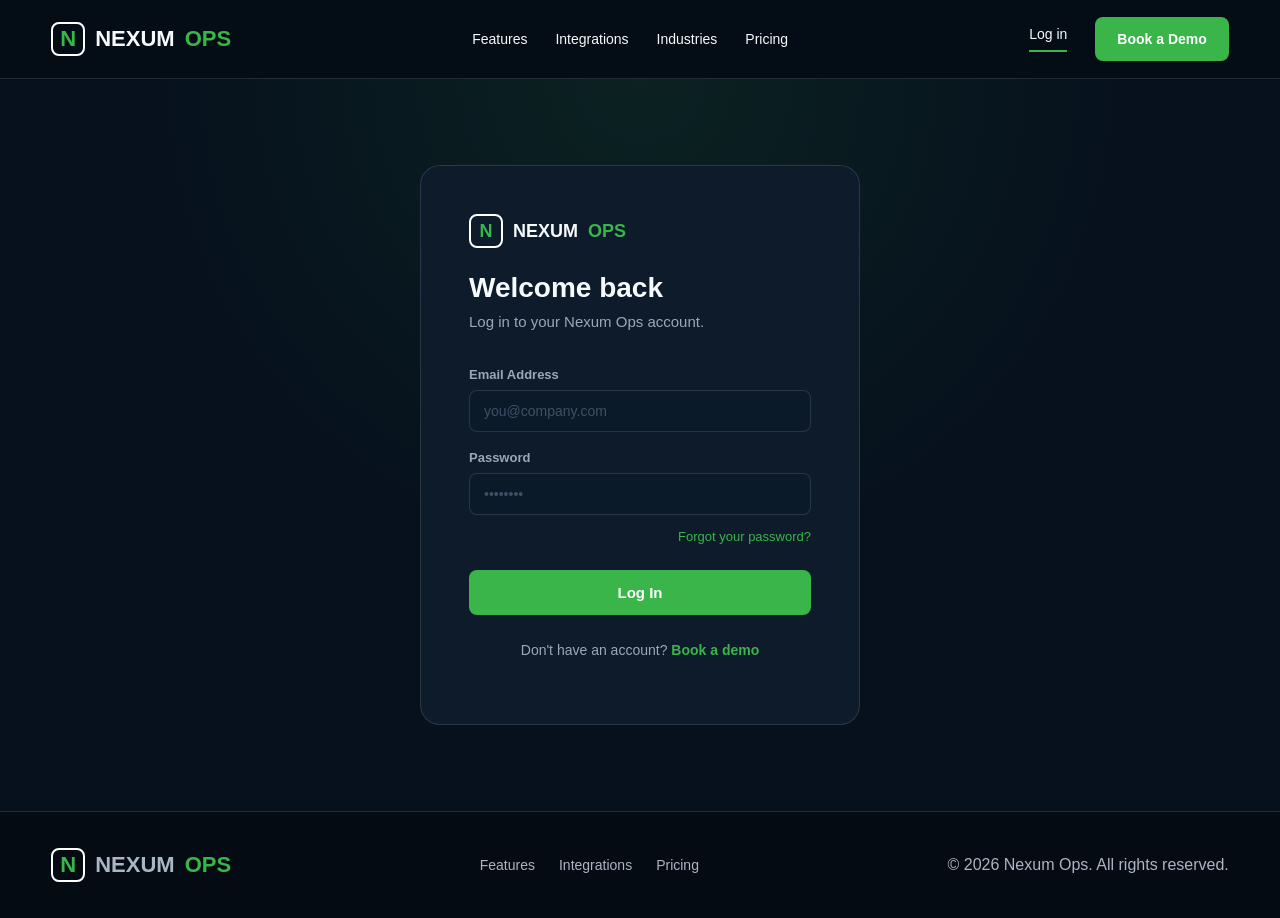
==== login.html @ 3beef0e2 "first commit" ====
<!DOCTYPE html>
<html>
<head>
  <meta charset="UTF-8">
  <meta name="viewport" content="width=device-width, initial-scale=1">
  <title>Log In — Nexum Ops</title>
  <link rel="stylesheet" href="style.css">
</head>
<body>

<header class="nav">
  <div class="container nav-inner">
    <a class="logo" href="index.html"><div class="logo-mark">N</div>NEXUM <span>OPS</span></a>
    <nav class="nav-links">
      <a href="index.html#features">Features</a>
      <a href="index.html#integrations">Integrations</a>
      <a href="index.html#industries">Industries</a>
      <a href="index.html#pricing">Pricing</a>
    </nav>
    <div class="nav-links">
      <a class="active" href="login.html">Log in</a>
      <a class="btn" href="index.html#demo">Book a Demo</a>
    </div>
  </div>
</header>

<div class="login-page">
  <div class="login-card">
    <div class="login-logo">
      <div class="logo-mark">N</div>NEXUM <span>OPS</span>
    </div>
    <h2>Welcome back</h2>
    <p class="subtitle">Log in to your Nexum Ops account.</p>
    <form class="login-form" onsubmit="return false;">
      <div class="form-group">
        <label>Email Address</label>
        <input type="email" placeholder="you@company.com" autocomplete="email">
      </div>
      <div class="form-group">
        <label>Password</label>
        <input type="password" placeholder="••••••••" autocomplete="current-password">
      </div>
      <a class="forgot-link" href="#">Forgot your password?</a>
      <button class="btn" type="submit" style="width:100%;justify-content:center;border:none;cursor:pointer;font-size:15px;margin-top:8px">Log In</button>
    </form>
    <p class="login-footer-text">Don't have an account? <a href="index.html#demo">Book a demo</a></p>
  </div>
</div>

<footer class="footer">
  <div class="container footer-inner">
    <a class="logo" href="index.html"><div class="logo-mark">N</div>NEXUM <span>OPS</span></a>
    <div class="footer-links">
      <a href="index.html#features">Features</a>
      <a href="index.html#integrations">Integrations</a>
      <a href="index.html#pricing">Pricing</a>
    </div>
    <div>© 2026 Nexum Ops. All rights reserved.</div>
  </div>
</footer>

</body>
</html>
---- style.css ----
:root {
  --bg: #06111d;
  --bg2: #081827;
  --panel: #0d1b2a;
  --text: #f7fafc;
  --muted: #9aa8b8;
  --green: #39b54a;
  --line: rgba(255,255,255,.12);
}

* { box-sizing: border-box; }

body {
  margin: 0;
  font-family: Inter, Arial, sans-serif;
  background: var(--bg);
  color: var(--text);
}

a {
  color: inherit;
  text-decoration: none;
}

.container {
  width: min(1180px, 92%);
  margin: 0 auto;
}

.nav {
  background: rgba(5,12,22,.94);
  border-bottom: 1px solid var(--line);
}

.nav-inner {
  height: 78px;
  display: flex;
  align-items: center;
  justify-content: space-between;
}

.logo {
  font-weight: 800;
  font-size: 22px;
  display: flex;
  gap: 10px;
  align-items: center;
}

.logo span { color: var(--green); }

.logo-mark {
  width: 34px;
  height: 34px;
  border: 2px solid white;
  border-radius: 8px;
  display: grid;
  place-items: center;
  color: var(--green);
}

.nav-links {
  display: flex;
  gap: 28px;
  align-items: center;
  font-size: 14px;
}

.nav-links .active {
  border-bottom: 2px solid var(--green);
  padding-bottom: 8px;
}

.btn {
  display: inline-flex;
  padding: 14px 22px;
  border-radius: 8px;
  background: var(--green);
  color: white;
  font-weight: 700;
}

.btn.secondary {
  background: transparent;
  border: 1px solid var(--line);
}

.hero {
  padding: 72px 0 80px;
  background:
    radial-gradient(circle at 75% 20%, rgba(57,181,74,.16), transparent 30%),
    linear-gradient(135deg, #06111d, #081827 55%, #030811);
}

.hero-grid {
  display: grid;
  grid-template-columns: 1fr 1.18fr;
  gap: 60px;
  align-items: center;
}

.eyebrow {
  color: #52c463;
  font-weight: 800;
  text-transform: uppercase;
  letter-spacing: .12em;
  font-size: 13px;
}

h1 {
  font-size: 58px;
  line-height: 1.08;
  margin: 22px 0;
}

h2 {
  font-size: 36px;
  color: #0b1320;
}

p {
  color: var(--muted);
  line-height: 1.65;
}

.hero p {
  color: #d4dee9;
  max-width: 550px;
}

.hero-actions {
  display: flex;
  gap: 16px;
  margin: 34px 0;
}

.benefits {
  display: grid;
  grid-template-columns: repeat(3, 1fr);
  gap: 22px;
}

.icon {
  color: var(--green);
  font-size: 28px;
  margin-bottom: 12px;
}

.mockup {
  background: #07121f;
  border: 1px solid var(--line);
  border-radius: 24px;
  padding: 18px;
  box-shadow: 0 30px 90px rgba(0,0,0,.45);
}

.screen {
  background: #0b1726;
  border-radius: 14px;
  padding: 22px;
}

.dash-grid {
  display: grid;
  grid-template-columns: repeat(4, 1fr);
  gap: 14px;
}

.stat {
  background: #111f31;
  border: 1px solid var(--line);
  border-radius: 10px;
  padding: 16px;
}

.stat b {
  display: block;
  font-size: 28px;
  margin-top: 8px;
}

.map-grid {
  display: grid;
  grid-template-columns: repeat(8, 1fr);
  gap: 8px;
}

.unit {
  height: 42px;
  border-radius: 6px;
  display: grid;
  place-items: center;
  font-weight: 700;
  font-size: 12px;
}

.green { background: #2e9f44; }
.red { background: #c94a4a; }
.grey { background: #525b66; }

.trust,
.white-section {
  background: white;
  color: #0b1320;
}

.trust {
  padding: 28px 0;
}

.trust-box {
  border: 1px solid #e6e9ee;
  border-radius: 12px;
  padding: 22px;
  display: flex;
  align-items: center;
  justify-content: space-around;
  color: #27313d;
  font-weight: 800;
  font-size: 24px;
}

.trust small {
  font-size: 14px;
  color: #667085;
}

.white-section {
  padding: 70px 0;
}

.center { text-align: center; }

.cards {
  display: grid;
  grid-template-columns: repeat(5, 1fr);
  gap: 18px;
  margin-top: 44px;
}

.card {
  background: white;
  border: 1px solid #e8ecf1;
  border-radius: 14px;
  padding: 28px;
  box-shadow: 0 12px 32px rgba(15,23,42,.05);
}

.card p {
  color: #667085;
  font-size: 14px;
}

.dark-band {
  background: #07111d;
  color: white;
  padding: 80px 0;
}

.integrations-header {
  text-align: center;
  max-width: 580px;
  margin: 0 auto 52px;
}

.integration-cards {
  display: grid;
  grid-template-columns: repeat(5, 1fr);
  gap: 16px;
}

.integration-card {
  background: var(--panel);
  border: 1px solid var(--line);
  border-radius: 16px;
  padding: 36px 20px 32px;
  text-align: center;
  transition: transform .2s, border-color .2s;
}

.integration-card:hover {
  transform: translateY(-4px);
  border-color: rgba(57,181,74,.35);
}

.integration-more {
  border-style: dashed;
  opacity: .6;
}

.int-icon {
  width: 54px;
  height: 54px;
  border-radius: 14px;
  display: flex;
  align-items: center;
  justify-content: center;
  font-size: 22px;
  font-weight: 800;
  color: white;
  margin: 0 auto 18px;
}

.int-name {
  font-weight: 700;
  font-size: 15px;
  color: var(--text);
  margin-bottom: 6px;
}

.int-cat {
  font-size: 11px;
  color: var(--muted);
  text-transform: uppercase;
  letter-spacing: .1em;
}

.footer {
  background: #050b12;
  border-top: 1px solid var(--line);
  padding: 36px 0;
  color: #aab6c5;
}

.footer-inner {
  display: flex;
  align-items: center;
  justify-content: space-between;
}

@media (max-width: 900px) {
  .nav-links { display: none; }

  .hero-grid {
    grid-template-columns: 1fr;
  }

  h1 { font-size: 42px; }

  .cards {
    grid-template-columns: 1fr 1fr;
  }

  .integration-cards {
    grid-template-columns: 1fr 1fr;
  }
}

@media (max-width: 600px) {
  .cards,
  .benefits,
  .dash-grid {
    grid-template-columns: 1fr;
  }

  .hero-actions {
    flex-direction: column;
  }
}

/* ─── Global interactive states ─────────────────────── */
html { scroll-behavior: smooth; }

.nav-links a {
  cursor: pointer;
  transition: color .2s;
}

.nav-links a:hover { color: var(--green); }

.btn {
  transition: opacity .2s;
  cursor: pointer;
}

.btn:hover { opacity: .85; }

/* ─── Industries ─────────────────────────────────────── */
.industry-grid {
  display: grid;
  grid-template-columns: repeat(4, 1fr);
  gap: 20px;
  margin-top: 44px;
  text-align: left;
}

.industry-card {
  background: white;
  border: 1px solid #e8ecf1;
  border-radius: 14px;
  padding: 32px 24px;
  box-shadow: 0 8px 24px rgba(15,23,42,.06);
  transition: transform .2s;
}

.industry-card:hover { transform: translateY(-3px); }

.industry-card .icon {
  font-size: 32px;
  margin-bottom: 14px;
}

.industry-card h3 {
  color: #0b1320;
  margin: 0 0 10px;
  font-size: 17px;
}

.industry-card p {
  font-size: 14px;
  color: #667085;
  margin: 0;
}

/* ─── Pricing ────────────────────────────────────────── */
.pricing-section {
  background: var(--bg2);
  padding: 80px 0;
}

.pricing-grid {
  display: grid;
  grid-template-columns: repeat(3, 1fr);
  gap: 24px;
  margin-top: 48px;
  text-align: left;
}

.pricing-card {
  background: var(--panel);
  border: 1px solid var(--line);
  border-radius: 18px;
  padding: 36px;
  position: relative;
  display: flex;
  flex-direction: column;
  transition: transform .2s;
}

.pricing-card:hover { transform: translateY(-3px); }

.pricing-card.featured {
  border-color: var(--green);
  background: #0b1f31;
}

.badge {
  position: absolute;
  top: -14px;
  left: 50%;
  transform: translateX(-50%);
  background: var(--green);
  color: white;
  font-size: 12px;
  font-weight: 700;
  padding: 4px 16px;
  border-radius: 100px;
  white-space: nowrap;
}

.plan-name {
  font-size: 13px;
  font-weight: 700;
  color: var(--muted);
  text-transform: uppercase;
  letter-spacing: .1em;
  margin-bottom: 16px;
}

.price {
  font-size: 46px;
  font-weight: 800;
  line-height: 1;
  margin-bottom: 8px;
  color: var(--text);
}

.price span {
  font-size: 18px;
  font-weight: 400;
  color: var(--muted);
}

.plan-desc {
  color: var(--muted);
  font-size: 14px;
  margin-bottom: 24px;
  padding-bottom: 24px;
  border-bottom: 1px solid var(--line);
}

.plan-features {
  list-style: none;
  padding: 0;
  margin: 0 0 32px;
  display: flex;
  flex-direction: column;
  gap: 12px;
  flex: 1;
}

.plan-features li {
  font-size: 14px;
  color: #c8d6e4;
  padding-left: 14px;
  position: relative;
}

.plan-features li::before {
  content: '';
  position: absolute;
  left: 0;
  top: 8px;
  width: 5px;
  height: 5px;
  background: var(--green);
  border-radius: 50%;
}

/* ─── Demo / Contact ─────────────────────────────────── */
.demo-section {
  background: #050e18;
  padding: 88px 0;
}

.demo-grid {
  display: grid;
  grid-template-columns: 1fr 1.25fr;
  gap: 72px;
  align-items: start;
}

.demo-benefits {
  margin-top: 28px;
  display: flex;
  flex-direction: column;
  gap: 12px;
  color: #c8d6e4;
  font-size: 15px;
}

.demo-form {
  background: var(--panel);
  border: 1px solid var(--line);
  border-radius: 20px;
  padding: 40px;
  display: flex;
  flex-direction: column;
  gap: 18px;
}

.form-row {
  display: grid;
  grid-template-columns: 1fr 1fr;
  gap: 16px;
}

.form-group {
  display: flex;
  flex-direction: column;
  gap: 8px;
}

.form-group label {
  font-size: 13px;
  font-weight: 600;
  color: var(--muted);
}

.form-group input,
.form-group textarea {
  background: #0b1a28;
  border: 1px solid var(--line);
  border-radius: 8px;
  padding: 12px 14px;
  color: var(--text);
  font-size: 14px;
  font-family: inherit;
  outline: none;
  transition: border-color .2s;
}

.form-group input:focus,
.form-group textarea:focus { border-color: var(--green); }

.form-group input::placeholder,
.form-group textarea::placeholder { color: #3e5064; }

/* ─── Footer links ───────────────────────────────────── */
.footer-links {
  display: flex;
  gap: 24px;
  font-size: 14px;
  color: #aab6c5;
}

.footer-links a:hover { color: var(--green); }

/* ─── Login page ─────────────────────────────────────── */
.login-page {
  min-height: calc(100vh - 79px - 89px);
  display: flex;
  align-items: center;
  justify-content: center;
  padding: 48px 20px;
  background:
    radial-gradient(circle at 50% 0%, rgba(57,181,74,.1), transparent 50%),
    var(--bg);
}

.login-card {
  background: var(--panel);
  border: 1px solid var(--line);
  border-radius: 20px;
  padding: 48px;
  width: 100%;
  max-width: 440px;
}

.login-logo {
  display: flex;
  align-items: center;
  gap: 10px;
  font-weight: 800;
  font-size: 18px;
  margin-bottom: 24px;
}

.login-logo span { color: var(--green); }

.login-card h2 {
  color: var(--text);
  font-size: 28px;
  margin: 0 0 6px;
}

.login-card .subtitle {
  color: var(--muted);
  font-size: 15px;
  margin: 0 0 32px;
}

.login-form {
  display: flex;
  flex-direction: column;
  gap: 18px;
}

.forgot-link {
  font-size: 13px;
  color: var(--green);
  text-align: right;
  margin-top: -4px;
}

.forgot-link:hover { text-decoration: underline; }

.login-footer-text {
  text-align: center;
  font-size: 14px;
  color: var(--muted);
  margin-top: 24px;
}

.login-footer-text a {
  color: var(--green);
  font-weight: 600;
}

.login-footer-text a:hover { text-decoration: underline; }

/* ─── Team / About page ──────────────────────────────── */
.page-hero {
  padding: 80px 0 64px;
  text-align: center;
  background:
    radial-gradient(circle at 30% 50%, rgba(57,181,74,.12), transparent 40%),
    var(--bg);
}

.page-hero .eyebrow { margin-bottom: 16px; }

.page-hero h1 { margin: 0 0 20px; }

.page-hero p {
  max-width: 600px;
  margin: 0 auto;
  font-size: 17px;
  color: #c8d6e4;
}

.team-section {
  background: white;
  color: #0b1320;
  padding: 80px 0;
}

.team-section h2 {
  color: #0b1320;
  margin: 12px 0 0;
}

.team-grid {
  display: grid;
  grid-template-columns: repeat(4, 1fr);
  gap: 24px;
  margin-top: 48px;
}

.team-card {
  border: 1px solid #e8ecf1;
  border-radius: 14px;
  overflow: hidden;
  text-align: center;
  transition: transform .2s;
}

.team-card:hover { transform: translateY(-3px); }

.team-avatar {
  background: linear-gradient(135deg, #0b1726, #0f2236);
  height: 160px;
  display: flex;
  align-items: center;
  justify-content: center;
  font-size: 40px;
  font-weight: 800;
  color: var(--green);
  letter-spacing: .04em;
}

.team-info { padding: 20px 16px; }

.team-info h3 {
  color: #0b1320;
  margin: 0 0 6px;
  font-size: 16px;
}

.team-info .role {
  color: #667085;
  font-size: 13px;
}

.values-section {
  background: var(--bg2);
  padding: 80px 0;
}

.values-section h2 { color: var(--text); }

.values-grid {
  display: grid;
  grid-template-columns: repeat(3, 1fr);
  gap: 24px;
  margin-top: 48px;
}

.value-card {
  background: var(--panel);
  border: 1px solid var(--line);
  border-radius: 14px;
  padding: 32px;
  transition: transform .2s;
}

.value-card:hover { transform: translateY(-3px); }

.value-card .icon {
  font-size: 28px;
  color: var(--green);
  margin-bottom: 16px;
}

.value-card h3 {
  color: var(--text);
  margin: 0 0 12px;
  font-size: 18px;
}

.value-card p {
  font-size: 14px;
  margin: 0;
}

/* ─── Responsive additions ───────────────────────────── */
@media (max-width: 900px) {
  .industry-grid { grid-template-columns: 1fr 1fr; }
  .pricing-grid { grid-template-columns: 1fr; }
  .demo-grid { grid-template-columns: 1fr; }
  .team-grid { grid-template-columns: 1fr 1fr; }
  .values-grid { grid-template-columns: 1fr; }
  .footer-links { display: none; }
}

@media (max-width: 600px) {
  .industry-grid { grid-template-columns: 1fr; }
  .form-row { grid-template-columns: 1fr; }
  .demo-form { padding: 24px; }
  .login-card { padding: 28px; }
  .team-grid { grid-template-columns: 1fr; }
}
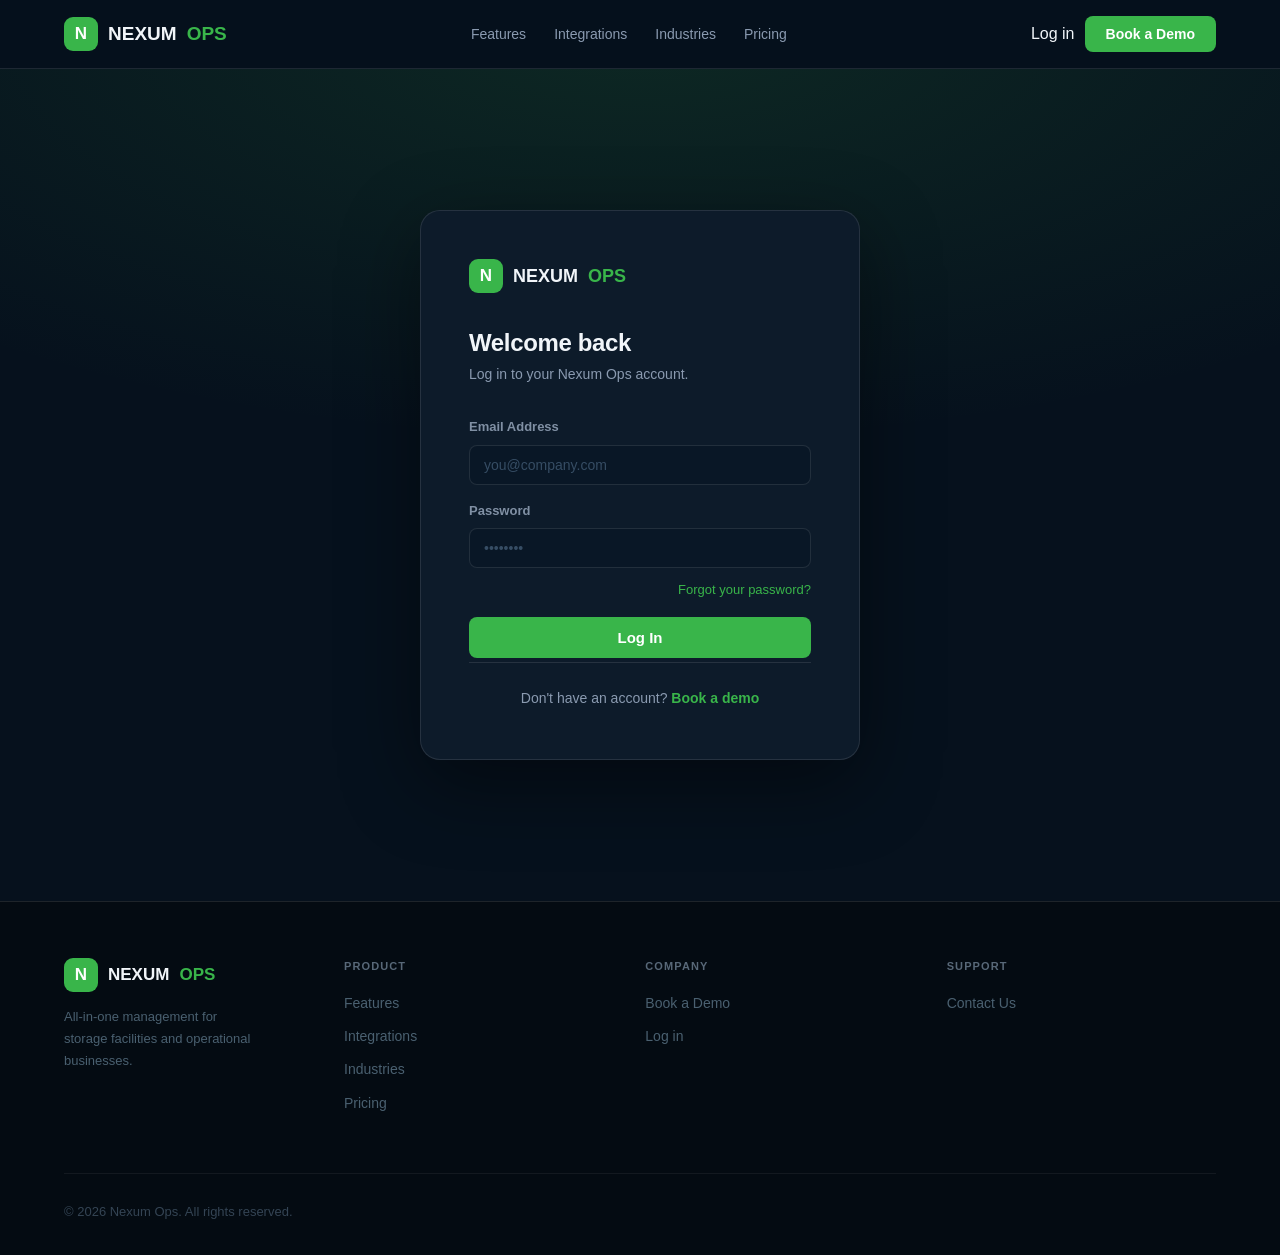
==== commit e2dd0bc2: "a" ====
--- a/login.html
+++ b/login.html
@@ -1,5 +1,5 @@
 <!DOCTYPE html>
-<html>
+<html lang="en">
 <head>
   <meta charset="UTF-8">
   <meta name="viewport" content="width=device-width, initial-scale=1">
@@ -8,56 +8,137 @@
 </head>
 <body>
 
+<!-- ─── Navigation ──────────────────────────────────── -->
 <header class="nav">
   <div class="container nav-inner">
-    <a class="logo" href="index.html"><div class="logo-mark">N</div>NEXUM <span>OPS</span></a>
+    <a class="logo" href="index.html">
+      <div class="logo-mark">N</div>NEXUM <span>OPS</span>
+    </a>
+
     <nav class="nav-links">
       <a href="index.html#features">Features</a>
       <a href="index.html#integrations">Integrations</a>
       <a href="index.html#industries">Industries</a>
       <a href="index.html#pricing">Pricing</a>
     </nav>
-    <div class="nav-links">
+
+    <div class="nav-cta">
       <a class="active" href="login.html">Log in</a>
       <a class="btn" href="index.html#demo">Book a Demo</a>
     </div>
+
+    <button class="hamburger" id="hamburger" aria-label="Open menu" aria-expanded="false">
+      <span></span>
+      <span></span>
+      <span></span>
+    </button>
   </div>
 </header>
 
-<div class="login-page">
+<!-- Mobile menu -->
+<div class="mobile-menu" id="mobileMenu" aria-hidden="true">
+  <a href="index.html#features">Features</a>
+  <a href="index.html#integrations">Integrations</a>
+  <a href="index.html#industries">Industries</a>
+  <a href="index.html#pricing">Pricing</a>
+  <div class="mobile-menu-cta">
+    <a href="index.html#demo" class="btn lg">Book a Demo</a>
+  </div>
+</div>
+
+<!-- ─── Login card ────────────────────────────────────── -->
+<main class="login-page">
   <div class="login-card">
     <div class="login-logo">
       <div class="logo-mark">N</div>NEXUM <span>OPS</span>
     </div>
+
     <h2>Welcome back</h2>
     <p class="subtitle">Log in to your Nexum Ops account.</p>
+
     <form class="login-form" onsubmit="return false;">
       <div class="form-group">
-        <label>Email Address</label>
-        <input type="email" placeholder="you@company.com" autocomplete="email">
+        <label for="email">Email Address</label>
+        <input id="email" type="email" placeholder="you@company.com" autocomplete="email">
       </div>
+
       <div class="form-group">
-        <label>Password</label>
-        <input type="password" placeholder="••••••••" autocomplete="current-password">
+        <label for="password">Password</label>
+        <input id="password" type="password" placeholder="••••••••" autocomplete="current-password">
       </div>
+
       <a class="forgot-link" href="#">Forgot your password?</a>
-      <button class="btn" type="submit" style="width:100%;justify-content:center;border:none;cursor:pointer;font-size:15px;margin-top:8px">Log In</button>
+
+      <button class="btn lg full" type="submit">Log In</button>
     </form>
-    <p class="login-footer-text">Don't have an account? <a href="index.html#demo">Book a demo</a></p>
+
+    <div class="login-divider"></div>
+
+    <p class="login-footer-text">
+      Don't have an account? <a href="index.html#demo">Book a demo</a>
+    </p>
   </div>
-</div>
+</main>
 
+<!-- ─── Footer ────────────────────────────────────────── -->
 <footer class="footer">
-  <div class="container footer-inner">
-    <a class="logo" href="index.html"><div class="logo-mark">N</div>NEXUM <span>OPS</span></a>
-    <div class="footer-links">
-      <a href="index.html#features">Features</a>
-      <a href="index.html#integrations">Integrations</a>
-      <a href="index.html#pricing">Pricing</a>
+  <div class="container">
+    <div class="footer-grid">
+      <div class="footer-brand">
+        <a class="logo" href="index.html">
+          <div class="logo-mark">N</div>NEXUM <span>OPS</span>
+        </a>
+        <p>All-in-one management for storage facilities and operational businesses.</p>
+      </div>
+
+      <div class="footer-links-group">
+        <div class="footer-col">
+          <h4>Product</h4>
+          <a href="index.html#features">Features</a>
+          <a href="index.html#integrations">Integrations</a>
+          <a href="index.html#industries">Industries</a>
+          <a href="index.html#pricing">Pricing</a>
+        </div>
+        <div class="footer-col">
+          <h4>Company</h4>
+          <a href="index.html#demo">Book a Demo</a>
+          <a href="login.html">Log in</a>
+        </div>
+        <div class="footer-col">
+          <h4>Support</h4>
+          <a href="index.html#demo">Contact Us</a>
+        </div>
+      </div>
     </div>
-    <div>© 2026 Nexum Ops. All rights reserved.</div>
+
+    <div class="footer-bottom">
+      <span>© 2026 Nexum Ops. All rights reserved.</span>
+    </div>
   </div>
 </footer>
 
+<script>
+  const hamburger = document.getElementById('hamburger');
+  const mobileMenu = document.getElementById('mobileMenu');
+
+  hamburger.addEventListener('click', () => {
+    const isOpen = mobileMenu.classList.toggle('open');
+    hamburger.classList.toggle('open', isOpen);
+    hamburger.setAttribute('aria-expanded', isOpen);
+    mobileMenu.setAttribute('aria-hidden', !isOpen);
+    document.body.style.overflow = isOpen ? 'hidden' : '';
+  });
+
+  mobileMenu.querySelectorAll('a').forEach(link => {
+    link.addEventListener('click', () => {
+      mobileMenu.classList.remove('open');
+      hamburger.classList.remove('open');
+      hamburger.setAttribute('aria-expanded', 'false');
+      mobileMenu.setAttribute('aria-hidden', 'true');
+      document.body.style.overflow = '';
+    });
+  });
+</script>
+
 </body>
 </html>
--- a/style.css
+++ b/style.css
@@ -1,50 +1,71 @@
+/* ─── Design Tokens ──────────────────────────────────── */
 :root {
-  --bg: #06111d;
-  --bg2: #081827;
-  --panel: #0d1b2a;
-  --text: #f7fafc;
-  --muted: #9aa8b8;
-  --green: #39b54a;
-  --line: rgba(255,255,255,.12);
-}
-
-* { box-sizing: border-box; }
-
+  --bg:       #06111d;
+  --bg2:      #081827;
+  --panel:    #0d1b2a;
+  --text:     #f1f5f9;
+  --muted:    #8a9ab0;
+  --green:    #39b54a;
+  --green-dim: rgba(57,181,74,.12);
+  --line:     rgba(255,255,255,.1);
+  --line-light: #e2e8f0;
+  --dark-text: #0b1320;
+  --r-sm:  8px;
+  --r-md:  12px;
+  --r-lg:  16px;
+  --r-xl:  20px;
+  --r-2xl: 28px;
+  --t: .22s ease;
+  --shadow-card: 0 4px 24px rgba(0,0,0,.2);
+}
+
+/* ─── Reset ──────────────────────────────────────────── */
+*, *::before, *::after { box-sizing: border-box; margin: 0; padding: 0; }
+html { scroll-behavior: smooth; }
 body {
-  margin: 0;
-  font-family: Inter, Arial, sans-serif;
+  font-family: Inter, -apple-system, BlinkMacSystemFont, 'Segoe UI', sans-serif;
   background: var(--bg);
   color: var(--text);
-}
-
-a {
-  color: inherit;
-  text-decoration: none;
-}
-
+  line-height: 1.6;
+  -webkit-font-smoothing: antialiased;
+}
+a { color: inherit; text-decoration: none; }
+img { max-width: 100%; display: block; }
+button { font-family: inherit; }
+
+/* ─── Layout ─────────────────────────────────────────── */
 .container {
-  width: min(1180px, 92%);
+  width: min(1180px, 90%);
   margin: 0 auto;
 }
 
+/* ─── Navigation ─────────────────────────────────────── */
 .nav {
-  background: rgba(5,12,22,.94);
+  position: sticky;
+  top: 0;
+  z-index: 200;
+  background: rgba(6,17,29,.9);
+  backdrop-filter: blur(24px);
+  -webkit-backdrop-filter: blur(24px);
   border-bottom: 1px solid var(--line);
 }
 
 .nav-inner {
-  height: 78px;
+  height: 68px;
   display: flex;
   align-items: center;
   justify-content: space-between;
-}
-
+  gap: 24px;
+}
+
+/* Logo */
 .logo {
   font-weight: 800;
-  font-size: 22px;
+  font-size: 19px;
   display: flex;
   gap: 10px;
   align-items: center;
+  flex-shrink: 0;
 }
 
 .logo span { color: var(--green); }
@@ -52,431 +73,737 @@
 .logo-mark {
   width: 34px;
   height: 34px;
-  border: 2px solid white;
-  border-radius: 8px;
+  background: var(--green);
+  border-radius: 9px;
   display: grid;
   place-items: center;
-  color: var(--green);
-}
-
+  font-size: 17px;
+  font-weight: 900;
+  color: white;
+}
+
+/* Desktop nav */
 .nav-links {
   display: flex;
   gap: 28px;
   align-items: center;
   font-size: 14px;
-}
-
-.nav-links .active {
-  border-bottom: 2px solid var(--green);
-  padding-bottom: 8px;
-}
-
+  font-weight: 500;
+}
+
+.nav-links a {
+  color: var(--muted);
+  transition: color var(--t);
+  position: relative;
+}
+
+.nav-links a:hover { color: var(--text); }
+
+.nav-links a.active {
+  color: var(--text);
+}
+
+.nav-links a.active::after {
+  content: '';
+  position: absolute;
+  bottom: -4px;
+  left: 0;
+  right: 0;
+  height: 2px;
+  background: var(--green);
+  border-radius: 2px;
+}
+
+.nav-cta {
+  display: flex;
+  gap: 10px;
+  align-items: center;
+  flex-shrink: 0;
+}
+
+/* Hamburger button */
+.hamburger {
+  display: none;
+  flex-direction: column;
+  justify-content: center;
+  gap: 5px;
+  cursor: pointer;
+  padding: 8px;
+  border: none;
+  background: transparent;
+  border-radius: var(--r-sm);
+  transition: background var(--t);
+  width: 40px;
+  height: 40px;
+}
+
+.hamburger:hover { background: rgba(255,255,255,.06); }
+
+.hamburger span {
+  display: block;
+  width: 22px;
+  height: 2px;
+  background: var(--text);
+  border-radius: 2px;
+  transition: transform var(--t), opacity var(--t);
+  transform-origin: center;
+}
+
+.hamburger.open span:nth-child(1) { transform: translateY(7px) rotate(45deg); }
+.hamburger.open span:nth-child(2) { opacity: 0; transform: scaleX(0); }
+.hamburger.open span:nth-child(3) { transform: translateY(-7px) rotate(-45deg); }
+
+/* Mobile overlay menu */
+.mobile-menu {
+  display: none;
+  position: fixed;
+  top: 68px;
+  left: 0;
+  right: 0;
+  bottom: 0;
+  background: rgba(4,11,20,.97);
+  backdrop-filter: blur(24px);
+  -webkit-backdrop-filter: blur(24px);
+  z-index: 199;
+  flex-direction: column;
+  padding: 24px 24px 40px;
+  overflow-y: auto;
+}
+
+.mobile-menu.open { display: flex; }
+
+.mobile-menu a {
+  display: block;
+  padding: 18px 0;
+  font-size: 22px;
+  font-weight: 700;
+  border-bottom: 1px solid rgba(255,255,255,.07);
+  color: var(--muted);
+  transition: color var(--t);
+}
+
+.mobile-menu a:last-of-type { border-bottom: none; }
+.mobile-menu a:hover { color: var(--text); }
+
+.mobile-menu-cta {
+  margin-top: 28px;
+  display: flex;
+  flex-direction: column;
+  gap: 12px;
+}
+
+/* ─── Buttons ────────────────────────────────────────── */
 .btn {
   display: inline-flex;
-  padding: 14px 22px;
-  border-radius: 8px;
+  align-items: center;
+  justify-content: center;
+  gap: 8px;
+  padding: 10px 20px;
+  border-radius: var(--r-sm);
   background: var(--green);
   color: white;
-  font-weight: 700;
-}
+  font-weight: 600;
+  font-size: 14px;
+  font-family: inherit;
+  border: 1px solid transparent;
+  cursor: pointer;
+  transition: background var(--t), border-color var(--t), transform var(--t), opacity var(--t);
+  white-space: nowrap;
+  line-height: 1;
+}
+
+.btn:hover { background: #2ea33e; }
+.btn:active { transform: scale(.98); }
 
 .btn.secondary {
   background: transparent;
-  border: 1px solid var(--line);
-}
-
+  border-color: rgba(255,255,255,.15);
+  color: var(--text);
+}
+
+.btn.secondary:hover {
+  background: rgba(255,255,255,.06);
+  border-color: rgba(255,255,255,.25);
+}
+
+.btn.lg {
+  padding: 13px 28px;
+  font-size: 15px;
+}
+
+.btn.full {
+  width: 100%;
+  justify-content: center;
+  border: none;
+}
+
+/* ─── Typography ─────────────────────────────────────── */
+.eyebrow {
+  display: inline-block;
+  color: var(--green);
+  font-weight: 700;
+  text-transform: uppercase;
+  letter-spacing: .1em;
+  font-size: 12px;
+  margin-bottom: 14px;
+}
+
+h1 {
+  font-size: clamp(34px, 5.5vw, 58px);
+  font-weight: 800;
+  line-height: 1.08;
+  letter-spacing: -.025em;
+}
+
+h2 {
+  font-size: clamp(26px, 3.5vw, 38px);
+  font-weight: 700;
+  line-height: 1.2;
+  letter-spacing: -.015em;
+  color: var(--dark-text);
+}
+
+h3 { font-size: 16px; font-weight: 700; }
+
+p { color: var(--muted); line-height: 1.7; }
+
+.section-header {
+  text-align: center;
+  max-width: 560px;
+  margin: 0 auto 56px;
+}
+
+.section-header h2 { margin-bottom: 14px; }
+.section-header p { font-size: 16px; }
+
+/* ─── Hero ───────────────────────────────────────────── */
 .hero {
-  padding: 72px 0 80px;
+  padding: 80px 0 96px;
   background:
-    radial-gradient(circle at 75% 20%, rgba(57,181,74,.16), transparent 30%),
-    linear-gradient(135deg, #06111d, #081827 55%, #030811);
+    radial-gradient(ellipse 80% 50% at 78% 0%, rgba(57,181,74,.18), transparent),
+    linear-gradient(160deg, #06111d 0%, #081827 55%, #040c17 100%);
+  position: relative;
+  overflow: hidden;
+}
+
+.hero::before {
+  content: '';
+  position: absolute;
+  inset: 0;
+  background-image: radial-gradient(rgba(255,255,255,.025) 1px, transparent 1px);
+  background-size: 32px 32px;
+  pointer-events: none;
 }
 
 .hero-grid {
   display: grid;
-  grid-template-columns: 1fr 1.18fr;
-  gap: 60px;
-  align-items: center;
-}
-
-.eyebrow {
-  color: #52c463;
+  grid-template-columns: 1fr 1.08fr;
+  gap: 64px;
+  align-items: center;
+  position: relative;
+}
+
+.hero-tag {
+  display: inline-flex;
+  align-items: center;
+  gap: 8px;
+  background: rgba(57,181,74,.1);
+  border: 1px solid rgba(57,181,74,.25);
+  color: #5fd272;
+  font-size: 11px;
+  font-weight: 700;
+  padding: 5px 12px;
+  border-radius: 100px;
+  margin-bottom: 20px;
+  letter-spacing: .06em;
+  text-transform: uppercase;
+}
+
+.hero-tag-dot {
+  width: 6px;
+  height: 6px;
+  background: var(--green);
+  border-radius: 50%;
+  flex-shrink: 0;
+}
+
+.hero h1 { margin-bottom: 18px; }
+
+.hero-desc {
+  color: #b0c4d8;
+  max-width: 460px;
+  font-size: 17px;
+  line-height: 1.65;
+}
+
+.hero-actions {
+  display: flex;
+  gap: 12px;
+  margin: 32px 0 40px;
+  flex-wrap: wrap;
+}
+
+/* Hero benefits */
+.benefits {
+  display: grid;
+  grid-template-columns: repeat(3, 1fr);
+  gap: 12px;
+}
+
+.benefit-item {
+  background: rgba(255,255,255,.04);
+  border: 1px solid rgba(255,255,255,.08);
+  border-radius: var(--r-md);
+  padding: 16px;
+  transition: border-color var(--t);
+}
+
+.benefit-item:hover { border-color: rgba(57,181,74,.2); }
+
+.benefit-icon {
+  width: 34px;
+  height: 34px;
+  background: var(--green-dim);
+  border-radius: 8px;
+  display: grid;
+  place-items: center;
+  margin-bottom: 10px;
+  color: var(--green);
+}
+
+.benefit-item strong {
+  display: block;
+  font-size: 13px;
+  font-weight: 700;
+  color: var(--text);
+  margin-bottom: 4px;
+}
+
+.benefit-item p {
+  font-size: 12px;
+  color: var(--muted);
+  line-height: 1.4;
+  margin: 0;
+}
+
+/* Dashboard mockup */
+.mockup {
+  background: #07131f;
+  border: 1px solid rgba(255,255,255,.1);
+  border-radius: var(--r-2xl);
+  padding: 12px;
+  box-shadow: 0 40px 100px rgba(0,0,0,.6), 0 0 0 1px rgba(255,255,255,.04);
+}
+
+.screen {
+  background: #0b1d2e;
+  border-radius: 20px;
+  padding: 22px;
+}
+
+.screen-header {
+  display: flex;
+  align-items: center;
+  justify-content: space-between;
+  margin-bottom: 18px;
+}
+
+.screen-title {
+  font-size: 12px;
   font-weight: 800;
+  letter-spacing: .08em;
+  color: var(--text);
   text-transform: uppercase;
-  letter-spacing: .12em;
-  font-size: 13px;
-}
-
-h1 {
-  font-size: 58px;
-  line-height: 1.08;
-  margin: 22px 0;
-}
-
-h2 {
-  font-size: 36px;
-  color: #0b1320;
-}
-
-p {
-  color: var(--muted);
-  line-height: 1.65;
-}
-
-.hero p {
-  color: #d4dee9;
-  max-width: 550px;
-}
-
-.hero-actions {
-  display: flex;
-  gap: 16px;
-  margin: 34px 0;
-}
-
-.benefits {
-  display: grid;
-  grid-template-columns: repeat(3, 1fr);
-  gap: 22px;
-}
-
-.icon {
-  color: var(--green);
-  font-size: 28px;
-  margin-bottom: 12px;
-}
-
-.mockup {
-  background: #07121f;
-  border: 1px solid var(--line);
-  border-radius: 24px;
-  padding: 18px;
-  box-shadow: 0 30px 90px rgba(0,0,0,.45);
-}
-
-.screen {
-  background: #0b1726;
-  border-radius: 14px;
-  padding: 22px;
+}
+
+.screen-badge {
+  background: rgba(57,181,74,.15);
+  color: #5fd272;
+  font-size: 10px;
+  font-weight: 700;
+  padding: 3px 10px;
+  border-radius: 100px;
+  text-transform: uppercase;
+  letter-spacing: .06em;
 }
 
 .dash-grid {
   display: grid;
   grid-template-columns: repeat(4, 1fr);
-  gap: 14px;
+  gap: 8px;
+  margin-bottom: 18px;
 }
 
 .stat {
   background: #111f31;
-  border: 1px solid var(--line);
+  border: 1px solid rgba(255,255,255,.07);
   border-radius: 10px;
-  padding: 16px;
+  padding: 12px;
+}
+
+.stat small {
+  display: block;
+  font-size: 9px;
+  color: var(--muted);
+  text-transform: uppercase;
+  letter-spacing: .07em;
+  margin-bottom: 6px;
 }
 
 .stat b {
-  display: block;
-  font-size: 28px;
-  margin-top: 8px;
-}
+  font-size: 20px;
+  font-weight: 800;
+  color: var(--text);
+}
+
+.stat-green { color: var(--green) !important; }
+
+.map-label {
+  font-size: 10px;
+  font-weight: 700;
+  color: var(--muted);
+  text-transform: uppercase;
+  letter-spacing: .08em;
+  margin-bottom: 10px;
+}
+
+.map-legend {
+  display: flex;
+  gap: 12px;
+  margin-bottom: 10px;
+}
+
+.legend-item {
+  display: flex;
+  align-items: center;
+  gap: 5px;
+  font-size: 9px;
+  color: var(--muted);
+  text-transform: uppercase;
+  letter-spacing: .05em;
+}
+
+.legend-dot {
+  width: 8px;
+  height: 8px;
+  border-radius: 2px;
+}
+
+.legend-dot.green { background: #2e9f44; }
+.legend-dot.red   { background: #c94a4a; }
+.legend-dot.grey  { background: #3a4f62; }
 
 .map-grid {
   display: grid;
   grid-template-columns: repeat(8, 1fr);
-  gap: 8px;
+  gap: 5px;
 }
 
 .unit {
+  aspect-ratio: 1;
+  border-radius: 4px;
+  display: grid;
+  place-items: center;
+  font-weight: 700;
+  font-size: 9px;
+  color: rgba(255,255,255,.8);
+}
+
+.unit.green { background: #1e7530; border: 1px solid #2e9f44; }
+.unit.red   { background: #7a2020; border: 1px solid #c94a4a; }
+.unit.grey  { background: #253240; border: 1px solid #3a4f62; }
+
+/* ─── Trust bar ──────────────────────────────────────── */
+.trust {
+  background: white;
+  border-bottom: 1px solid var(--line-light);
+  padding: 28px 0;
+}
+
+.trust-inner {
+  display: flex;
+  align-items: center;
+  gap: 32px;
+  flex-wrap: wrap;
+}
+
+.trust-label {
+  font-size: 11px;
+  font-weight: 700;
+  text-transform: uppercase;
+  letter-spacing: .1em;
+  color: #94a3b8;
+  white-space: nowrap;
+  flex-shrink: 0;
+}
+
+.trust-divider {
+  width: 1px;
+  height: 20px;
+  background: var(--line-light);
+  flex-shrink: 0;
+}
+
+.trust-logos {
+  display: flex;
+  align-items: center;
+  gap: 36px;
+  flex-wrap: wrap;
+}
+
+.trust-logo {
+  font-size: 15px;
+  font-weight: 800;
+  color: #b0bec8;
+  letter-spacing: .03em;
+  transition: color var(--t);
+}
+
+.trust-logo:hover { color: #64748b; }
+
+/* ─── Features ───────────────────────────────────────── */
+.features-section {
+  background: white;
+  padding: 88px 0;
+}
+
+.features-section h2 { color: var(--dark-text); }
+.features-section .section-header p { color: #64748b; }
+
+.cards {
+  display: grid;
+  grid-template-columns: repeat(5, 1fr);
+  gap: 14px;
+}
+
+.card {
+  background: #f8fafc;
+  border: 1px solid var(--line-light);
+  border-radius: var(--r-lg);
+  padding: 28px 22px;
+  transition: transform var(--t), box-shadow var(--t), border-color var(--t);
+}
+
+.card:hover {
+  transform: translateY(-4px);
+  box-shadow: 0 16px 48px rgba(0,0,0,.08);
+  border-color: #cbd5e1;
+}
+
+.card-icon {
+  width: 42px;
   height: 42px;
-  border-radius: 6px;
+  background: #edf7ee;
+  border-radius: 10px;
   display: grid;
   place-items: center;
-  font-weight: 700;
-  font-size: 12px;
-}
-
-.green { background: #2e9f44; }
-.red { background: #c94a4a; }
-.grey { background: #525b66; }
-
-.trust,
-.white-section {
-  background: white;
-  color: #0b1320;
-}
-
-.trust {
-  padding: 28px 0;
-}
-
-.trust-box {
-  border: 1px solid #e6e9ee;
-  border-radius: 12px;
-  padding: 22px;
-  display: flex;
-  align-items: center;
-  justify-content: space-around;
-  color: #27313d;
-  font-weight: 800;
-  font-size: 24px;
-}
-
-.trust small {
+  margin-bottom: 16px;
+  color: var(--green);
+}
+
+.card h3 {
+  color: var(--dark-text);
   font-size: 14px;
-  color: #667085;
-}
-
-.white-section {
-  padding: 70px 0;
-}
-
-.center { text-align: center; }
-
-.cards {
+  font-weight: 700;
+  margin-bottom: 8px;
+}
+
+.card p {
+  color: #64748b;
+  font-size: 13px;
+  line-height: 1.55;
+  margin: 0;
+}
+
+/* ─── Integrations ───────────────────────────────────── */
+.integrations-section {
+  background: #071120;
+  padding: 88px 0;
+}
+
+.integrations-section h2 { color: var(--text); }
+.integrations-section .section-header p { color: var(--muted); }
+
+.integration-cards {
   display: grid;
   grid-template-columns: repeat(5, 1fr);
-  gap: 18px;
-  margin-top: 44px;
-}
-
-.card {
-  background: white;
-  border: 1px solid #e8ecf1;
-  border-radius: 14px;
-  padding: 28px;
-  box-shadow: 0 12px 32px rgba(15,23,42,.05);
-}
-
-.card p {
-  color: #667085;
-  font-size: 14px;
-}
-
-.dark-band {
-  background: #07111d;
-  color: white;
-  padding: 80px 0;
-}
-
-.integrations-header {
-  text-align: center;
-  max-width: 580px;
-  margin: 0 auto 52px;
-}
-
-.integration-cards {
-  display: grid;
-  grid-template-columns: repeat(5, 1fr);
-  gap: 16px;
+  gap: 12px;
 }
 
 .integration-card {
   background: var(--panel);
   border: 1px solid var(--line);
-  border-radius: 16px;
-  padding: 36px 20px 32px;
+  border-radius: var(--r-lg);
+  padding: 32px 18px 28px;
   text-align: center;
-  transition: transform .2s, border-color .2s;
+  transition: transform var(--t), border-color var(--t), background var(--t);
 }
 
 .integration-card:hover {
   transform: translateY(-4px);
-  border-color: rgba(57,181,74,.35);
+  border-color: rgba(57,181,74,.3);
+  background: #102030;
 }
 
 .integration-more {
   border-style: dashed;
-  opacity: .6;
+  opacity: .5;
+}
+
+.integration-more:hover {
+  opacity: .75;
 }
 
 .int-icon {
-  width: 54px;
-  height: 54px;
-  border-radius: 14px;
+  width: 50px;
+  height: 50px;
+  border-radius: 12px;
   display: flex;
   align-items: center;
   justify-content: center;
-  font-size: 22px;
+  font-size: 20px;
   font-weight: 800;
   color: white;
-  margin: 0 auto 18px;
+  margin: 0 auto 14px;
 }
 
 .int-name {
   font-weight: 700;
-  font-size: 15px;
+  font-size: 14px;
   color: var(--text);
-  margin-bottom: 6px;
+  margin-bottom: 5px;
 }
 
 .int-cat {
-  font-size: 11px;
+  font-size: 10px;
   color: var(--muted);
   text-transform: uppercase;
   letter-spacing: .1em;
 }
 
-.footer {
-  background: #050b12;
-  border-top: 1px solid var(--line);
-  padding: 36px 0;
-  color: #aab6c5;
-}
-
-.footer-inner {
-  display: flex;
-  align-items: center;
-  justify-content: space-between;
-}
-
-@media (max-width: 900px) {
-  .nav-links { display: none; }
-
-  .hero-grid {
-    grid-template-columns: 1fr;
-  }
-
-  h1 { font-size: 42px; }
-
-  .cards {
-    grid-template-columns: 1fr 1fr;
-  }
-
-  .integration-cards {
-    grid-template-columns: 1fr 1fr;
-  }
-}
-
-@media (max-width: 600px) {
-  .cards,
-  .benefits,
-  .dash-grid {
-    grid-template-columns: 1fr;
-  }
-
-  .hero-actions {
-    flex-direction: column;
-  }
-}
-
-/* ─── Global interactive states ─────────────────────── */
-html { scroll-behavior: smooth; }
-
-.nav-links a {
-  cursor: pointer;
-  transition: color .2s;
-}
-
-.nav-links a:hover { color: var(--green); }
-
-.btn {
-  transition: opacity .2s;
-  cursor: pointer;
-}
-
-.btn:hover { opacity: .85; }
-
 /* ─── Industries ─────────────────────────────────────── */
+.industries-section {
+  background: #f9fafb;
+  padding: 88px 0;
+}
+
+.industries-section h2 { color: var(--dark-text); }
+.industries-section .section-header p { color: #64748b; }
+
 .industry-grid {
   display: grid;
   grid-template-columns: repeat(4, 1fr);
-  gap: 20px;
-  margin-top: 44px;
-  text-align: left;
+  gap: 16px;
 }
 
 .industry-card {
   background: white;
-  border: 1px solid #e8ecf1;
-  border-radius: 14px;
+  border: 1px solid var(--line-light);
+  border-radius: var(--r-lg);
   padding: 32px 24px;
-  box-shadow: 0 8px 24px rgba(15,23,42,.06);
-  transition: transform .2s;
-}
-
-.industry-card:hover { transform: translateY(-3px); }
-
-.industry-card .icon {
-  font-size: 32px;
-  margin-bottom: 14px;
+  transition: transform var(--t), box-shadow var(--t), border-color var(--t);
+}
+
+.industry-card:hover {
+  transform: translateY(-4px);
+  box-shadow: 0 16px 48px rgba(0,0,0,.07);
+  border-color: #cbd5e1;
+}
+
+.industry-icon {
+  width: 46px;
+  height: 46px;
+  background: #edf7ee;
+  border-radius: 11px;
+  display: grid;
+  place-items: center;
+  margin-bottom: 18px;
+  color: var(--green);
 }
 
 .industry-card h3 {
-  color: #0b1320;
-  margin: 0 0 10px;
+  color: var(--dark-text);
   font-size: 17px;
+  font-weight: 700;
+  margin-bottom: 10px;
 }
 
 .industry-card p {
   font-size: 14px;
-  color: #667085;
+  color: #64748b;
   margin: 0;
+  line-height: 1.6;
 }
 
 /* ─── Pricing ────────────────────────────────────────── */
 .pricing-section {
   background: var(--bg2);
-  padding: 80px 0;
-}
+  padding: 88px 0;
+}
+
+.pricing-section h2 { color: var(--text); }
+.pricing-section .section-header p { color: var(--muted); }
 
 .pricing-grid {
   display: grid;
   grid-template-columns: repeat(3, 1fr);
-  gap: 24px;
-  margin-top: 48px;
-  text-align: left;
+  gap: 18px;
+  align-items: start;
 }
 
 .pricing-card {
   background: var(--panel);
   border: 1px solid var(--line);
-  border-radius: 18px;
+  border-radius: var(--r-xl);
   padding: 36px;
   position: relative;
   display: flex;
   flex-direction: column;
-  transition: transform .2s;
+  transition: transform var(--t);
 }
 
 .pricing-card:hover { transform: translateY(-3px); }
 
 .pricing-card.featured {
   border-color: var(--green);
-  background: #0b1f31;
+  background: linear-gradient(160deg, #0e2236 0%, #0b1f31 100%);
 }
 
 .badge {
   position: absolute;
-  top: -14px;
+  top: -13px;
   left: 50%;
   transform: translateX(-50%);
   background: var(--green);
   color: white;
-  font-size: 12px;
-  font-weight: 700;
-  padding: 4px 16px;
+  font-size: 11px;
+  font-weight: 700;
+  padding: 4px 14px;
   border-radius: 100px;
   white-space: nowrap;
+  letter-spacing: .04em;
 }
 
 .plan-name {
-  font-size: 13px;
+  font-size: 11px;
   font-weight: 700;
   color: var(--muted);
   text-transform: uppercase;
-  letter-spacing: .1em;
-  margin-bottom: 16px;
+  letter-spacing: .12em;
+  margin-bottom: 18px;
 }
 
 .price {
   font-size: 46px;
   font-weight: 800;
   line-height: 1;
-  margin-bottom: 8px;
   color: var(--text);
+  margin-bottom: 6px;
+  letter-spacing: -.02em;
 }
 
 .price span {
-  font-size: 18px;
+  font-size: 17px;
   font-weight: 400;
   color: var(--muted);
 }
@@ -484,8 +811,8 @@
 .plan-desc {
   color: var(--muted);
   font-size: 14px;
-  margin-bottom: 24px;
-  padding-bottom: 24px;
+  margin-bottom: 22px;
+  padding-bottom: 22px;
   border-bottom: 1px solid var(--line);
 }
 
@@ -495,126 +822,220 @@
   margin: 0 0 32px;
   display: flex;
   flex-direction: column;
-  gap: 12px;
+  gap: 11px;
   flex: 1;
 }
 
 .plan-features li {
   font-size: 14px;
-  color: #c8d6e4;
-  padding-left: 14px;
+  color: #c0cfe0;
+  padding-left: 24px;
   position: relative;
+  line-height: 1.4;
 }
 
 .plan-features li::before {
   content: '';
   position: absolute;
   left: 0;
-  top: 8px;
-  width: 5px;
-  height: 5px;
-  background: var(--green);
-  border-radius: 50%;
+  top: 2px;
+  width: 16px;
+  height: 16px;
+  background: url("data:image/svg+xml,%3Csvg width='16' height='16' viewBox='0 0 16 16' fill='none' xmlns='http://www.w3.org/2000/svg'%3E%3Ccircle cx='8' cy='8' r='8' fill='%2339b54a' fill-opacity='.15'/%3E%3Cpath d='M5 8l2 2 4-4' stroke='%2339b54a' stroke-width='1.5' stroke-linecap='round' stroke-linejoin='round'/%3E%3C/svg%3E") no-repeat center / contain;
 }
 
 /* ─── Demo / Contact ─────────────────────────────────── */
 .demo-section {
   background: #050e18;
-  padding: 88px 0;
+  padding: 96px 0;
 }
 
 .demo-grid {
   display: grid;
-  grid-template-columns: 1fr 1.25fr;
-  gap: 72px;
+  grid-template-columns: 1fr 1.15fr;
+  gap: 80px;
   align-items: start;
 }
 
+.demo-section h2 { color: var(--text); }
+.demo-section > .demo-grid > div > p { color: #a0b4c8; font-size: 16px; }
+
 .demo-benefits {
-  margin-top: 28px;
+  margin-top: 32px;
   display: flex;
   flex-direction: column;
+  gap: 14px;
+}
+
+.demo-benefit {
+  display: flex;
+  align-items: center;
   gap: 12px;
-  color: #c8d6e4;
   font-size: 15px;
+  color: #b0c8e0;
+}
+
+.demo-benefit-icon {
+  width: 28px;
+  height: 28px;
+  background: rgba(57,181,74,.14);
+  border-radius: 50%;
+  display: grid;
+  place-items: center;
+  flex-shrink: 0;
+  color: var(--green);
 }
 
 .demo-form {
   background: var(--panel);
   border: 1px solid var(--line);
-  border-radius: 20px;
+  border-radius: var(--r-xl);
   padding: 40px;
   display: flex;
   flex-direction: column;
-  gap: 18px;
+  gap: 16px;
+}
+
+.demo-form-header {
+  margin-bottom: 8px;
+}
+
+.demo-form-title {
+  font-size: 18px;
+  font-weight: 700;
+  color: var(--text);
+  margin-bottom: 4px;
+}
+
+.demo-form-sub {
+  font-size: 13px;
+  color: var(--muted);
+  margin: 0;
 }
 
 .form-row {
   display: grid;
   grid-template-columns: 1fr 1fr;
-  gap: 16px;
+  gap: 14px;
 }
 
 .form-group {
   display: flex;
   flex-direction: column;
-  gap: 8px;
+  gap: 7px;
 }
 
 .form-group label {
   font-size: 13px;
   font-weight: 600;
-  color: var(--muted);
+  color: #8090a4;
 }
 
 .form-group input,
-.form-group textarea {
-  background: #0b1a28;
-  border: 1px solid var(--line);
-  border-radius: 8px;
-  padding: 12px 14px;
+.form-group textarea,
+.form-group select {
+  background: #091726;
+  border: 1px solid rgba(255,255,255,.1);
+  border-radius: var(--r-sm);
+  padding: 11px 14px;
   color: var(--text);
   font-size: 14px;
   font-family: inherit;
   outline: none;
-  transition: border-color .2s;
+  transition: border-color var(--t), box-shadow var(--t);
+  -webkit-appearance: none;
+  appearance: none;
 }
 
 .form-group input:focus,
-.form-group textarea:focus { border-color: var(--green); }
+.form-group textarea:focus,
+.form-group select:focus {
+  border-color: var(--green);
+  box-shadow: 0 0 0 3px rgba(57,181,74,.1);
+}
 
 .form-group input::placeholder,
-.form-group textarea::placeholder { color: #3e5064; }
-
-/* ─── Footer links ───────────────────────────────────── */
-.footer-links {
-  display: flex;
-  gap: 24px;
+.form-group textarea::placeholder { color: #364d64; }
+
+/* ─── Footer ─────────────────────────────────────────── */
+.footer {
+  background: #040b12;
+  border-top: 1px solid var(--line);
+  padding: 56px 0 32px;
+}
+
+.footer-grid {
+  display: grid;
+  grid-template-columns: 220px 1fr;
+  gap: 60px;
+  margin-bottom: 48px;
+}
+
+.footer-brand .logo { font-size: 17px; }
+
+.footer-brand p {
+  color: #4a6070;
+  font-size: 13px;
+  margin-top: 14px;
+  line-height: 1.7;
+  max-width: 200px;
+}
+
+.footer-links-group {
+  display: grid;
+  grid-template-columns: repeat(3, 1fr);
+  gap: 32px;
+}
+
+.footer-col h4 {
+  font-size: 11px;
+  font-weight: 700;
+  text-transform: uppercase;
+  letter-spacing: .1em;
+  color: #586878;
+  margin-bottom: 16px;
+}
+
+.footer-col a {
+  display: block;
   font-size: 14px;
-  color: #aab6c5;
-}
-
-.footer-links a:hover { color: var(--green); }
-
-/* ─── Login page ─────────────────────────────────────── */
+  color: #4a6070;
+  margin-bottom: 11px;
+  transition: color var(--t);
+}
+
+.footer-col a:hover { color: #a0b4c4; }
+
+.footer-bottom {
+  border-top: 1px solid rgba(255,255,255,.06);
+  padding-top: 28px;
+  display: flex;
+  align-items: center;
+  justify-content: space-between;
+  font-size: 13px;
+  color: #344454;
+}
+
+/* ─── Login ──────────────────────────────────────────── */
 .login-page {
-  min-height: calc(100vh - 79px - 89px);
+  min-height: calc(100vh - 68px);
   display: flex;
   align-items: center;
   justify-content: center;
   padding: 48px 20px;
   background:
-    radial-gradient(circle at 50% 0%, rgba(57,181,74,.1), transparent 50%),
+    radial-gradient(ellipse 80% 50% at 50% -5%, rgba(57,181,74,.14), transparent),
     var(--bg);
 }
 
 .login-card {
   background: var(--panel);
   border: 1px solid var(--line);
-  border-radius: 20px;
+  border-radius: var(--r-xl);
   padding: 48px;
   width: 100%;
   max-width: 440px;
+  box-shadow: 0 24px 80px rgba(0,0,0,.45);
 }
 
 .login-logo {
@@ -623,37 +1044,47 @@
   gap: 10px;
   font-weight: 800;
   font-size: 18px;
-  margin-bottom: 24px;
+  margin-bottom: 36px;
 }
 
 .login-logo span { color: var(--green); }
 
 .login-card h2 {
   color: var(--text);
-  font-size: 28px;
-  margin: 0 0 6px;
+  font-size: 24px;
+  font-weight: 700;
+  margin-bottom: 6px;
 }
 
 .login-card .subtitle {
   color: var(--muted);
-  font-size: 15px;
-  margin: 0 0 32px;
+  font-size: 14px;
+  margin-bottom: 32px;
+  line-height: 1.5;
 }
 
 .login-form {
   display: flex;
   flex-direction: column;
-  gap: 18px;
+  gap: 16px;
 }
 
 .forgot-link {
   font-size: 13px;
   color: var(--green);
   text-align: right;
+  transition: opacity var(--t);
+  display: block;
   margin-top: -4px;
 }
 
-.forgot-link:hover { text-decoration: underline; }
+.forgot-link:hover { opacity: .75; }
+
+.login-divider {
+  height: 1px;
+  background: var(--line);
+  margin: 4px 0;
+}
 
 .login-footer-text {
   text-align: center;
@@ -669,7 +1100,7 @@
 
 .login-footer-text a:hover { text-decoration: underline; }
 
-/* ─── Team / About page ──────────────────────────────── */
+/* ─── Team / About (future pages) ───────────────────── */
 .page-hero {
   padding: 80px 0 64px;
   text-align: center;
@@ -679,9 +1110,7 @@
 }
 
 .page-hero .eyebrow { margin-bottom: 16px; }
-
-.page-hero h1 { margin: 0 0 20px; }
-
+.page-hero h1 { margin-bottom: 20px; }
 .page-hero p {
   max-width: 600px;
   margin: 0 auto;
@@ -691,14 +1120,11 @@
 
 .team-section {
   background: white;
-  color: #0b1320;
+  color: var(--dark-text);
   padding: 80px 0;
 }
 
-.team-section h2 {
-  color: #0b1320;
-  margin: 12px 0 0;
-}
+.team-section h2 { color: var(--dark-text); margin: 12px 0 0; }
 
 .team-grid {
   display: grid;
@@ -708,11 +1134,11 @@
 }
 
 .team-card {
-  border: 1px solid #e8ecf1;
-  border-radius: 14px;
+  border: 1px solid var(--line-light);
+  border-radius: var(--r-lg);
   overflow: hidden;
   text-align: center;
-  transition: transform .2s;
+  transition: transform var(--t);
 }
 
 .team-card:hover { transform: translateY(-3px); }
@@ -730,23 +1156,10 @@
 }
 
 .team-info { padding: 20px 16px; }
-
-.team-info h3 {
-  color: #0b1320;
-  margin: 0 0 6px;
-  font-size: 16px;
-}
-
-.team-info .role {
-  color: #667085;
-  font-size: 13px;
-}
-
-.values-section {
-  background: var(--bg2);
-  padding: 80px 0;
-}
-
+.team-info h3 { color: var(--dark-text); margin: 0 0 6px; font-size: 16px; }
+.team-info .role { color: #64748b; font-size: 13px; }
+
+.values-section { background: var(--bg2); padding: 80px 0; }
 .values-section h2 { color: var(--text); }
 
 .values-grid {
@@ -759,44 +1172,87 @@
 .value-card {
   background: var(--panel);
   border: 1px solid var(--line);
-  border-radius: 14px;
+  border-radius: var(--r-lg);
   padding: 32px;
-  transition: transform .2s;
+  transition: transform var(--t);
 }
 
 .value-card:hover { transform: translateY(-3px); }
-
-.value-card .icon {
-  font-size: 28px;
-  color: var(--green);
-  margin-bottom: 16px;
-}
-
-.value-card h3 {
-  color: var(--text);
-  margin: 0 0 12px;
-  font-size: 18px;
-}
-
-.value-card p {
-  font-size: 14px;
-  margin: 0;
-}
-
-/* ─── Responsive additions ───────────────────────────── */
+.value-card .icon { font-size: 28px; color: var(--green); margin-bottom: 16px; }
+.value-card h3 { color: var(--text); margin: 0 0 12px; font-size: 18px; }
+.value-card p { font-size: 14px; margin: 0; }
+
+/* ─── Responsive ─────────────────────────────────────── */
+@media (max-width: 1100px) {
+  .cards { grid-template-columns: repeat(3, 1fr); }
+  .integration-cards { grid-template-columns: repeat(3, 1fr); }
+}
+
 @media (max-width: 900px) {
+  .nav-links,
+  .nav-cta { display: none; }
+  .hamburger { display: flex; }
+
+  .hero { padding: 60px 0 72px; }
+  .hero-grid { grid-template-columns: 1fr; gap: 48px; }
+  .hero-desc { max-width: 100%; }
+
+  .benefits { grid-template-columns: 1fr 1fr; }
+
+  .dash-grid { grid-template-columns: repeat(2, 1fr); }
+
+  .cards { grid-template-columns: 1fr 1fr; }
+  .integration-cards { grid-template-columns: repeat(2, 1fr); }
   .industry-grid { grid-template-columns: 1fr 1fr; }
-  .pricing-grid { grid-template-columns: 1fr; }
-  .demo-grid { grid-template-columns: 1fr; }
+
+  .pricing-grid {
+    grid-template-columns: 1fr;
+    max-width: 480px;
+    margin-left: auto;
+    margin-right: auto;
+  }
+
+  .demo-grid { grid-template-columns: 1fr; gap: 48px; }
+
+  .footer-grid { grid-template-columns: 1fr; gap: 40px; }
+  .footer-brand p { max-width: 100%; }
+  .footer-links-group { grid-template-columns: repeat(3, 1fr); }
+
   .team-grid { grid-template-columns: 1fr 1fr; }
   .values-grid { grid-template-columns: 1fr; }
-  .footer-links { display: none; }
-}
-
-@media (max-width: 600px) {
+}
+
+@media (max-width: 640px) {
+  .hero { padding: 44px 0 56px; }
+  .hero-desc { font-size: 15px; }
+
+  .hero-actions {
+    flex-direction: column;
+  }
+
+  .hero-actions .btn { width: 100%; }
+
+  .benefits { grid-template-columns: 1fr; }
+
+  .map-grid { grid-template-columns: repeat(4, 1fr); }
+
+  .trust-inner { gap: 20px; }
+  .trust-divider { display: none; }
+  .trust-logos { gap: 20px; }
+
+  .cards { grid-template-columns: 1fr; }
+  .integration-cards { grid-template-columns: 1fr 1fr; }
   .industry-grid { grid-template-columns: 1fr; }
+
+  .demo-form { padding: 28px 22px; }
   .form-row { grid-template-columns: 1fr; }
-  .demo-form { padding: 24px; }
-  .login-card { padding: 28px; }
+
+  .footer-links-group { grid-template-columns: 1fr 1fr; }
+  .footer-bottom { flex-direction: column; gap: 10px; text-align: center; }
+
+  .login-card { padding: 32px 22px; }
+
   .team-grid { grid-template-columns: 1fr; }
-}+
+  section { scroll-margin-top: 68px; }
+}
